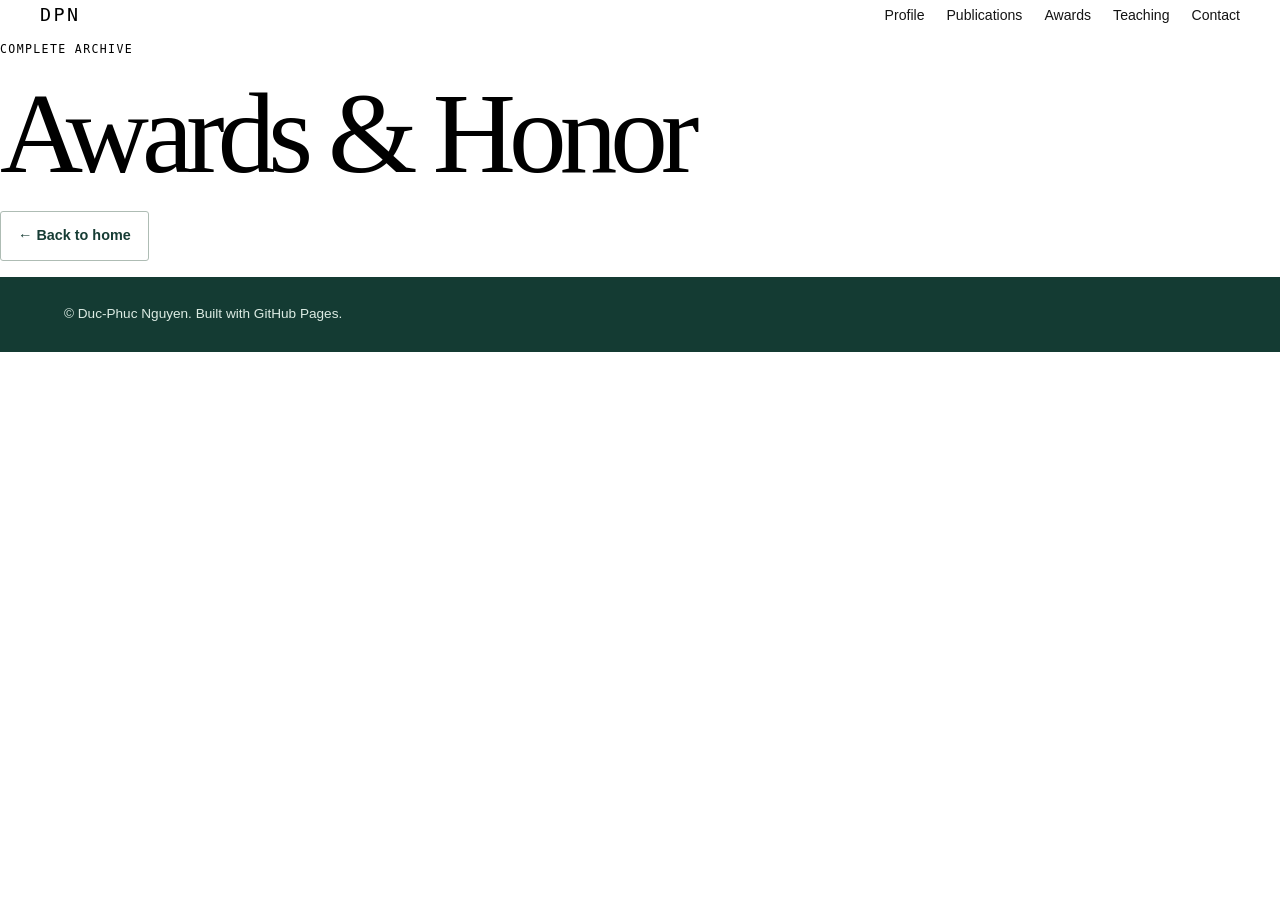
==== awards.html @ 3bbd2f86 "Add complete awards archive" ====
<!doctype html>
<html lang="en">
<head>
<meta charset="utf-8">
<meta name="viewport" content="width=device-width, initial-scale=1">
<meta name="description" content="Awards & Honor — Duc-Phuc Nguyen">
<title>Awards & Honor — Duc-Phuc Nguyen</title>
<link rel="stylesheet" href="styles.css">
</head>
<body>
<header class="subpage-header">
<nav aria-label="Primary navigation"><a class="brand" href="index.html">DPN</a><div class="nav-links"><a href="profile.html">Profile</a><a href="publications.html">Publications</a><a href="awards.html">Awards</a><a href="teaching.html">Teaching</a><a href="contact.html">Contact</a></div></nav>
</header>
<main class="archive-page">
<p class="eyebrow">Complete archive</p>
<h1>Awards & Honor</h1>
<div class="archive-copy" id="content"></div>
<p><a class="button secondary" href="index.html">← Back to home</a></p>
</main>
<footer>© <span id="year"></span> Duc-Phuc Nguyen. Built with GitHub Pages.</footer>
<script>
const encoded = "Exit code: 0
Wall time: 0.9 seconds
Output:
[base64]";
document.getElementById("content").textContent = decodeURIComponent(Array.prototype.map.call(atob(encoded), c => "%" + ("00" + c.charCodeAt(0).toString(16)).slice(-2)).join(""));
document.getElementById("year").textContent = new Date().getFullYear();
</script>
</body>
</html>
---- styles.css ----
Exit code: 0
Wall time: 0.4 seconds
Output:
@import url('https://fonts.googleapis.com/css2?family=DM+Mono&family=DM+Sans:opsz,wght@9..40,400;9..40,500;9..40,700&family=Newsreader:opsz,wght@6..72,400;6..72,500&display=swap');

:root { --ink:#17201e; --muted:#66716e; --paper:#faf9f5; --wash:#edf1ec; --line:#d5dbd4; --accent:#176b5b; }
* { box-sizing:border-box; } html { scroll-behavior:smooth; } body { margin:0; font-family:'DM Sans',sans-serif; background:var(--paper); color:var(--ink); line-height:1.65; } a { color:inherit; text-decoration-color:#71aa9d; text-underline-offset:3px; } .hero { min-height:720px; padding:28px max(5vw,28px) 75px; color:#f8f6ed; background:linear-gradient(125deg,#102926,#164b42 52%,#317466); } nav { display:flex; justify-content:space-between; align-items:center; max-width:1200px; margin:auto; } .brand { font-family:'DM Mono',monospace; color:inherit; text-decoration:none; font-size:1.15rem; letter-spacing:.13em; } .nav-links { display:flex; gap:22px; font-size:.88rem; } .nav-links a { color:inherit; text-decoration:none; opacity:.92; } .hero-content { max-width:1200px; margin:132px auto 0; display:grid; grid-template-columns:minmax(0,1.35fr) minmax(220px,.65fr); gap:80px; align-items:end; } .eyebrow { color:var(--accent); text-transform:uppercase; letter-spacing:.12em; font:500 .72rem 'DM Mono',monospace; } .hero .eyebrow { color:#bde6d7; } h1,h2 { font-family:Newsreader,Georgia,serif; font-weight:400; line-height:.95; margin:.2em 0; } h1 { font-size:clamp(4rem,9vw,8rem); letter-spacing:-.06em; } h2 { font-size:clamp(2.7rem,5vw,4.5rem); letter-spacing:-.045em; } h3 { font-size:1rem; margin:1.8rem 0 .6rem; } .lead { max-width:640px; font-size:1.22rem; margin:30px 0; } .identity { border-left:1px solid #bde6d777; padding-left:22px; font-size:.93rem; } .identity p { margin:0 0 13px; } .button { display:inline-block; padding:12px 17px; background:#e5f1e8; color:#173d35; text-decoration:none; border-radius:3px; font-weight:700; font-size:.9rem; } .text-link { margin-left:20px; } main>section,.intro { max-width:1200px; margin:auto; padding:100px max(5vw,28px); } .intro { font:400 clamp(1.7rem,3vw,2.5rem)/1.3 Newsreader,Georgia,serif; max-width:940px; padding-top:100px; padding-bottom:100px; } section.tinted { max-width:none; background:var(--wash); padding-left:max(calc((100% - 1200px)/2 + 5vw),28px); padding-right:max(calc((100% - 1200px)/2 + 5vw),28px); } .two-column { display:grid; grid-template-columns:1fr 1fr; gap:55px; margin-top:30px; } .timeline { list-style:none; padding:0; margin:0; } .timeline li { padding:14px 0; border-top:1px solid var(--line); } .timeline strong { display:block; font-size:.85rem; color:var(--accent); } details { margin-top:32px; padding-top:18px; border-top:1px solid var(--line); } summary { cursor:pointer; font-weight:700; } .publications { max-width:900px; padding-left:24px; } .publications li { margin:0 0 18px; padding-left:12px; } .secondary { background:#fff; border:1px solid #aebcb4; } .compact { max-width:900px; } .small-note { color:var(--muted); font-size:.9rem; } .teaching-grid { display:grid; grid-template-columns:repeat(2,1fr); border-top:1px solid var(--line); margin-top:32px; } .teaching-grid div { padding:20px 10px 20px 0; border-bottom:1px solid var(--line); display:grid; grid-template-columns:80px 1fr; gap:15px; } .teaching-grid strong { color:var(--accent); } .contact h2 { margin-bottom:20px; } .contact a { font-size:clamp(1.25rem,2.8vw,2rem); } footer { padding:26px 5vw; color:#dcebe3; background:#143b33; font-size:.85rem; }
@media (max-width:720px) { .hero { min-height:auto; } .nav-links { display:none; } .hero-content { margin-top:90px; grid-template-columns:1fr; gap:35px; } .two-column,.teaching-grid { grid-template-columns:1fr; gap:0; } main>section,.intro { padding-top:70px; padding-bottom:70px; } .teaching-grid div { grid-template-columns:65px 1fr; } }
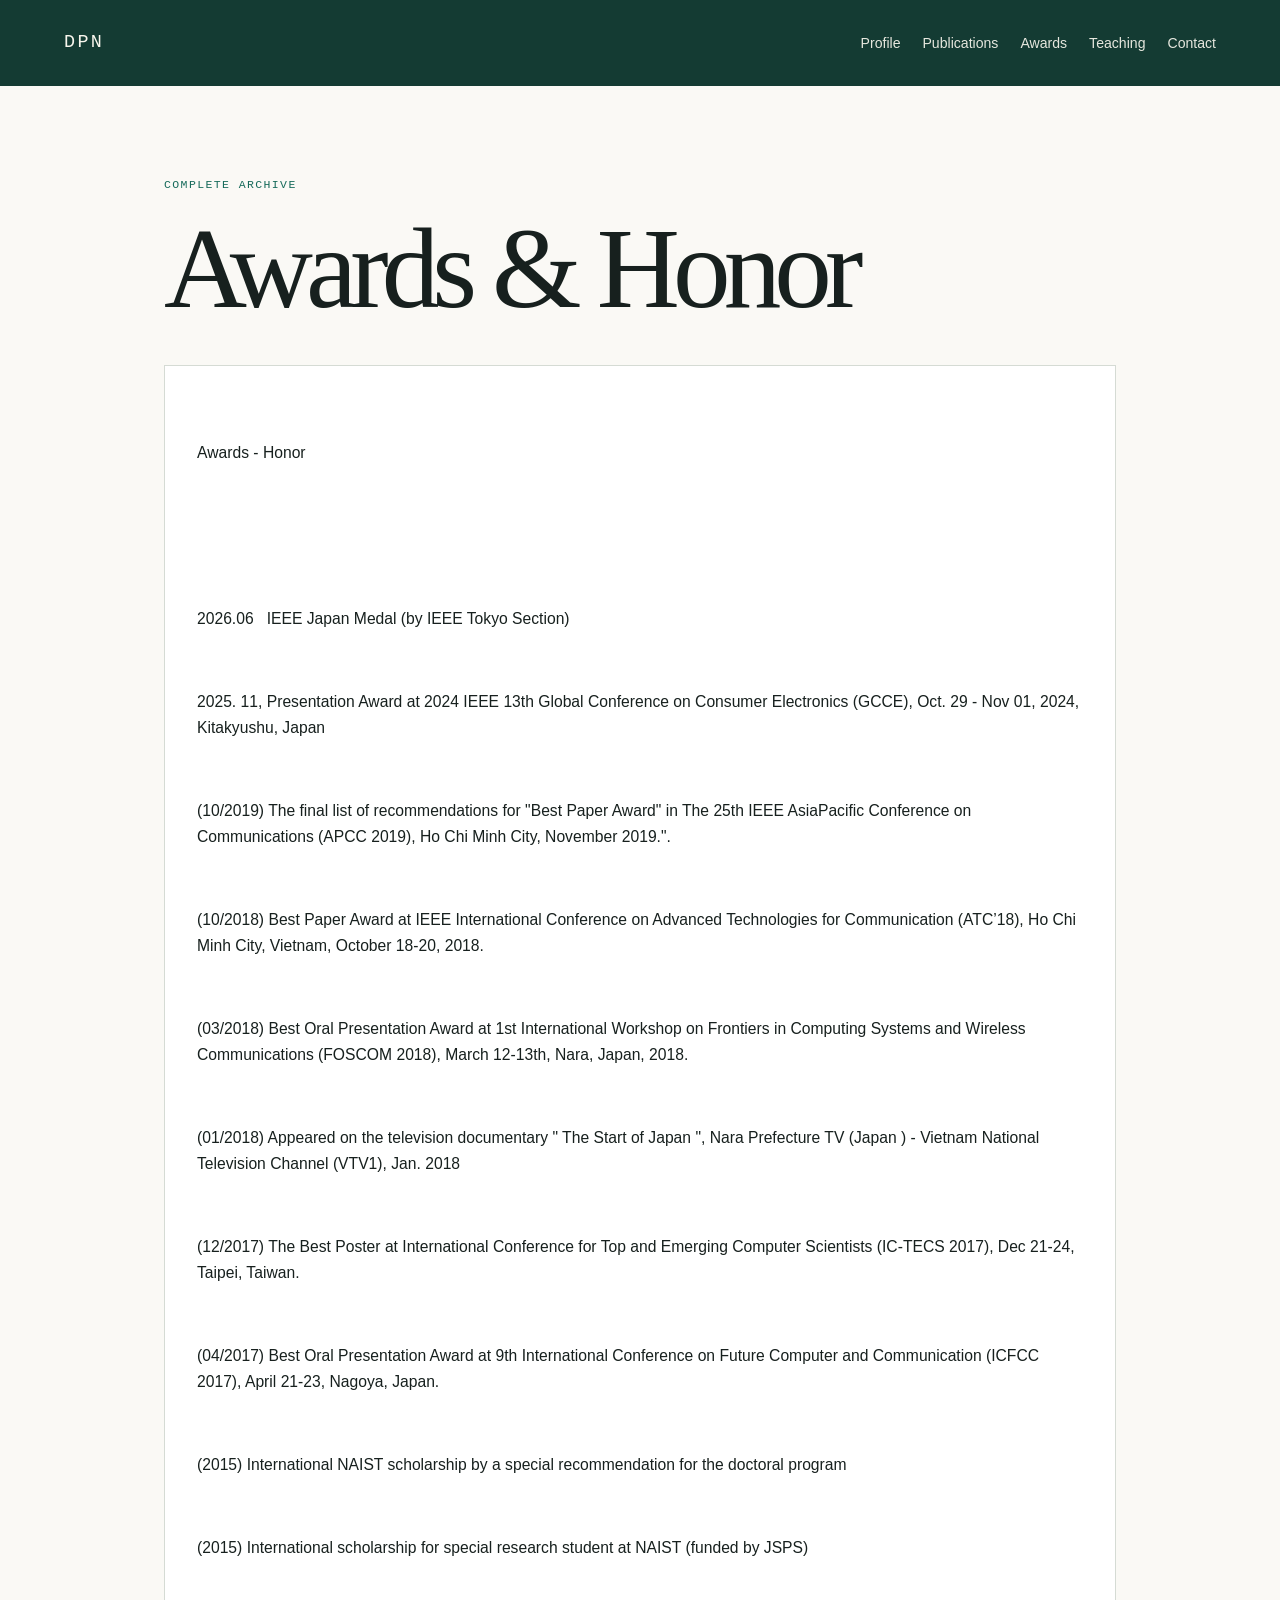
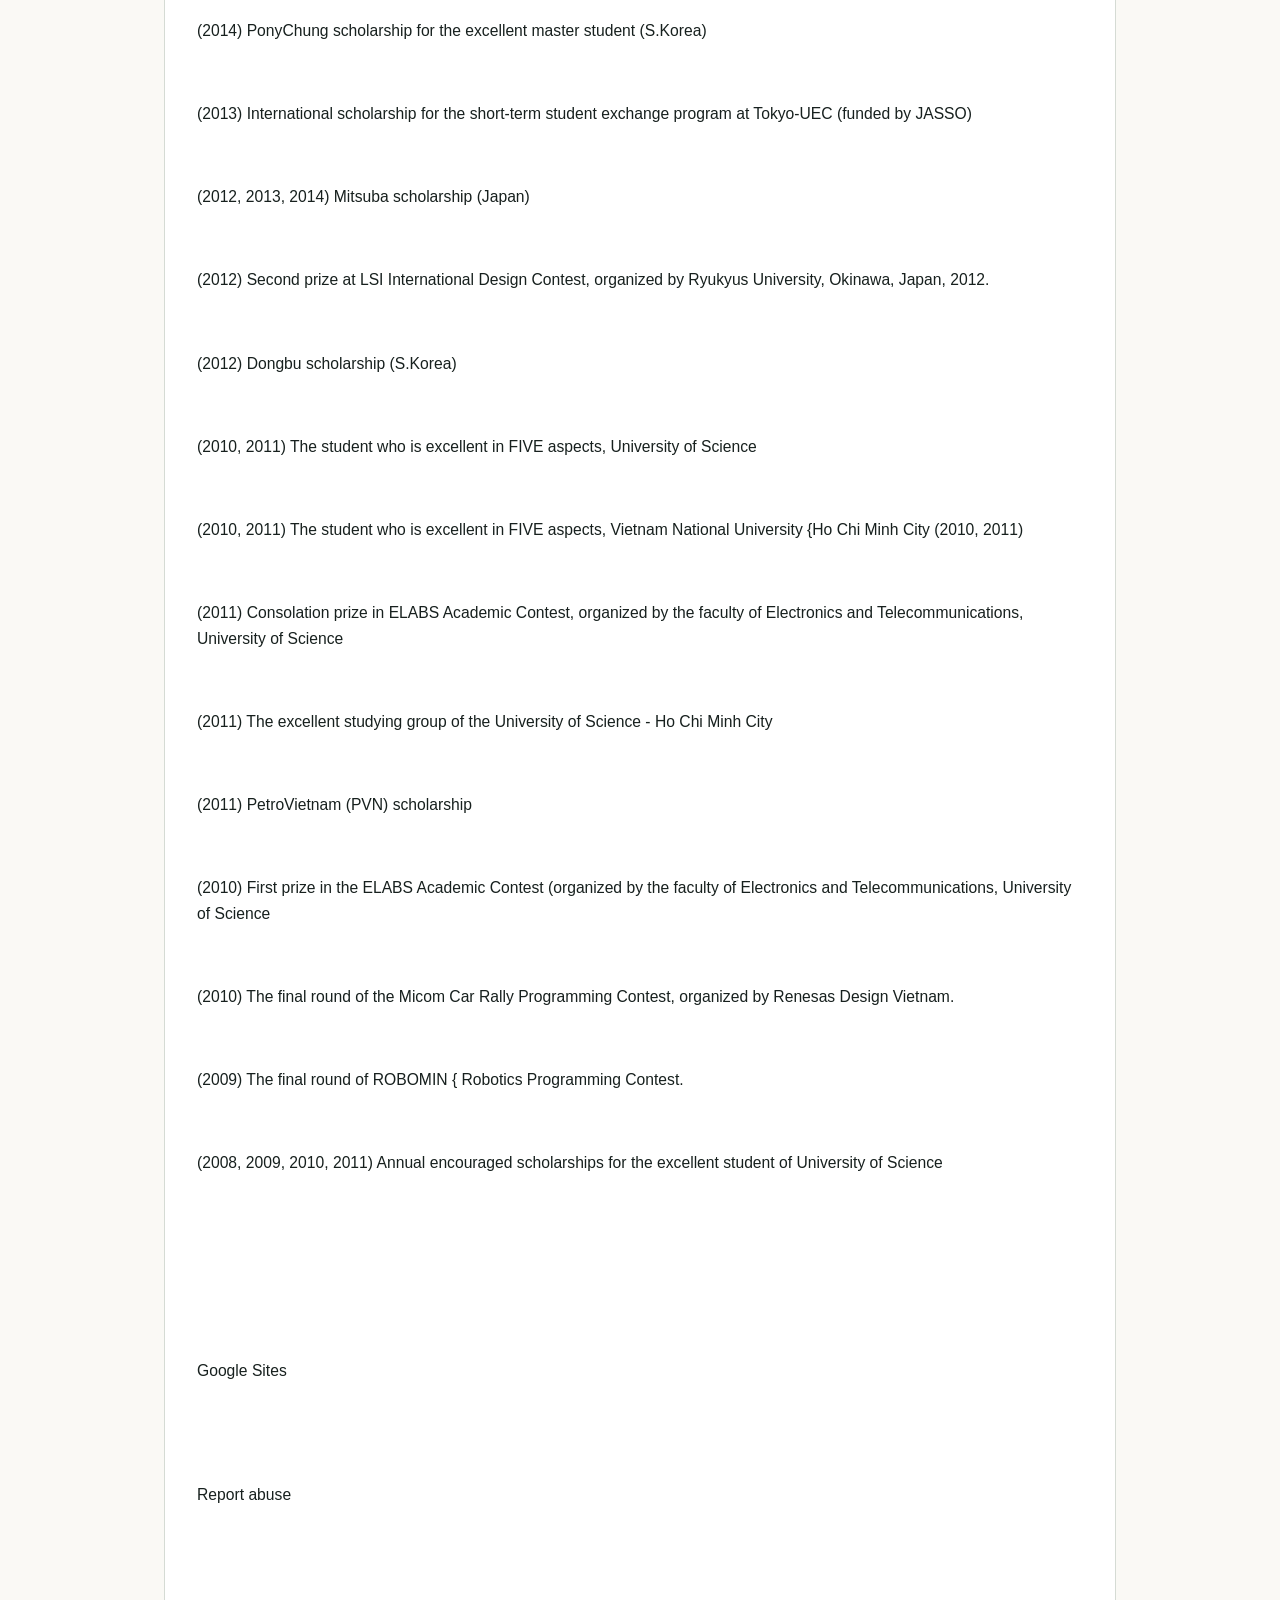
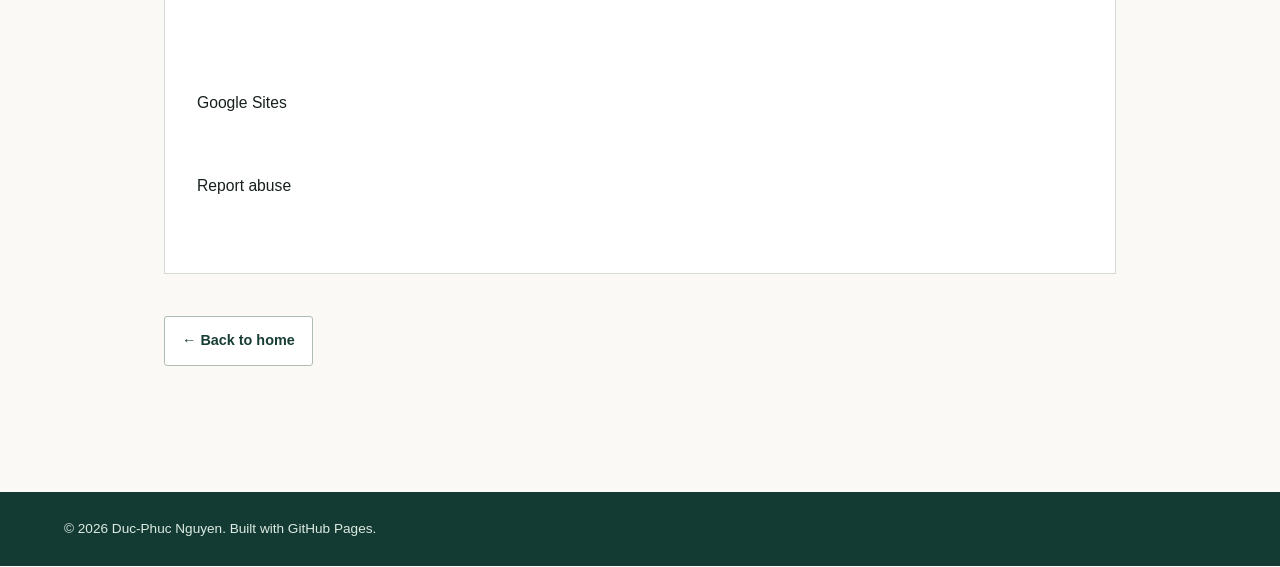
==== commit 36da4453: "Fix and render complete awards archive" ====
--- a/awards.html
+++ b/awards.html
@@ -14,17 +14,49 @@
 <main class="archive-page">
 <p class="eyebrow">Complete archive</p>
 <h1>Awards & Honor</h1>
-<div class="archive-copy" id="content"></div>
+<div class="archive-copy">
+<p>Awards - Honor </p>
+<p> </p>
+<p> </p>
+<p> 2026.06   IEEE Japan Medal (by IEEE Tokyo Section) </p>
+<p> 2025. 11, Presentation Award at 2024 IEEE 13th Global Conference on Consumer Electronics (GCCE), Oct. 29 - Nov 01, 2024, Kitakyushu, Japan </p>
+<p> (10/2019) The final list of recommendations for "Best Paper Award" in The 25th IEEE AsiaPacific Conference on Communications (APCC 2019), Ho Chi Minh City, November 2019.". </p>
+<p> (10/2018) Best Paper Award at IEEE International Conference on Advanced Technologies for Communication (ATC’18), Ho Chi Minh City, Vietnam, October 18-20, 2018. </p>
+<p> (03/2018) Best Oral Presentation Award at 1st International Workshop on Frontiers in Computing Systems and Wireless Communications (FOSCOM 2018), March 12-13th, Nara, Japan, 2018. </p>
+<p> (01/2018) Appeared on the television documentary " The Start of Japan ", Nara Prefecture TV (Japan ) - Vietnam National Television Channel (VTV1), Jan. 2018 </p>
+<p> (12/2017) The Best Poster at International Conference for Top and Emerging Computer Scientists (IC-TECS 2017), Dec 21-24, Taipei, Taiwan. </p>
+<p> (04/2017) Best Oral Presentation Award at 9th International Conference on Future Computer and Communication (ICFCC 2017), April 21-23, Nagoya, Japan. </p>
+<p> (2015) International NAIST scholarship by a special recommendation for the doctoral program </p>
+<p> (2015) International scholarship for special research student at NAIST (funded by JSPS) </p>
+<p> (2014) PonyChung scholarship for the excellent master student (S.Korea) </p>
+<p> (2013) International scholarship for the short-term student exchange program at Tokyo-UEC (funded by JASSO) </p>
+<p> (2012, 2013, 2014) Mitsuba scholarship (Japan) </p>
+<p> (2012) Second prize at LSI International Design Contest, organized by Ryukyus University, Okinawa, Japan, 2012. </p>
+<p> (2012) Dongbu scholarship (S.Korea) </p>
+<p> (2010, 2011) The student who is excellent in FIVE aspects, University of Science </p>
+<p> (2010, 2011) The student who is excellent in FIVE aspects, Vietnam National University {Ho Chi Minh City (2010, 2011) </p>
+<p> (2011) Consolation prize in ELABS Academic Contest, organized by the faculty of Electronics and Telecommunications, University of Science </p>
+<p> (2011) The excellent studying group of the University of Science - Ho Chi Minh City </p>
+<p> (2011) PetroVietnam (PVN) scholarship </p>
+<p> (2010) First prize in the ELABS Academic Contest (organized by the faculty of Electronics and Telecommunications, University of Science </p>
+<p> (2010) The final round of the Micom Car Rally Programming Contest, organized by Renesas Design Vietnam. </p>
+<p> (2009) The final round of ROBOMIN { Robotics Programming Contest. </p>
+<p> (2008, 2009, 2010, 2011) Annual encouraged scholarships for the excellent student of University of Science </p>
+<p> </p>
+<p> </p>
+<p> </p>
+<p> Google Sites</p>
+<p> </p>
+<p> Report abuse</p>
+<p> </p>
+<p> </p>
+<p> </p>
+<p> Google Sites</p>
+<p> Report abuse</p>
+</div>
 <p><a class="button secondary" href="index.html">← Back to home</a></p>
 </main>
 <footer>© <span id="year"></span> Duc-Phuc Nguyen. Built with GitHub Pages.</footer>
-<script>
-const encoded = "Exit code: 0
-Wall time: 0.9 seconds
-Output:
-[base64]";
-document.getElementById("content").textContent = decodeURIComponent(Array.prototype.map.call(atob(encoded), c => "%" + ("00" + c.charCodeAt(0).toString(16)).slice(-2)).join(""));
-document.getElementById("year").textContent = new Date().getFullYear();
-</script>
+<script>document.getElementById("year").textContent = new Date().getFullYear();</script>
 </body>
 </html>
--- a/styles.css
+++ b/styles.css
@@ -1,9 +1,8 @@
-Exit code: 0
-Wall time: 0.4 seconds
-Output:
 @import url('https://fonts.googleapis.com/css2?family=DM+Mono&family=DM+Sans:opsz,wght@9..40,400;9..40,500;9..40,700&family=Newsreader:opsz,wght@6..72,400;6..72,500&display=swap');
 
 :root { --ink:#17201e; --muted:#66716e; --paper:#faf9f5; --wash:#edf1ec; --line:#d5dbd4; --accent:#176b5b; }
 * { box-sizing:border-box; } html { scroll-behavior:smooth; } body { margin:0; font-family:'DM Sans',sans-serif; background:var(--paper); color:var(--ink); line-height:1.65; } a { color:inherit; text-decoration-color:#71aa9d; text-underline-offset:3px; } .hero { min-height:720px; padding:28px max(5vw,28px) 75px; color:#f8f6ed; background:linear-gradient(125deg,#102926,#164b42 52%,#317466); } nav { display:flex; justify-content:space-between; align-items:center; max-width:1200px; margin:auto; } .brand { font-family:'DM Mono',monospace; color:inherit; text-decoration:none; font-size:1.15rem; letter-spacing:.13em; } .nav-links { display:flex; gap:22px; font-size:.88rem; } .nav-links a { color:inherit; text-decoration:none; opacity:.92; } .hero-content { max-width:1200px; margin:132px auto 0; display:grid; grid-template-columns:minmax(0,1.35fr) minmax(220px,.65fr); gap:80px; align-items:end; } .eyebrow { color:var(--accent); text-transform:uppercase; letter-spacing:.12em; font:500 .72rem 'DM Mono',monospace; } .hero .eyebrow { color:#bde6d7; } h1,h2 { font-family:Newsreader,Georgia,serif; font-weight:400; line-height:.95; margin:.2em 0; } h1 { font-size:clamp(4rem,9vw,8rem); letter-spacing:-.06em; } h2 { font-size:clamp(2.7rem,5vw,4.5rem); letter-spacing:-.045em; } h3 { font-size:1rem; margin:1.8rem 0 .6rem; } .lead { max-width:640px; font-size:1.22rem; margin:30px 0; } .identity { border-left:1px solid #bde6d777; padding-left:22px; font-size:.93rem; } .identity p { margin:0 0 13px; } .button { display:inline-block; padding:12px 17px; background:#e5f1e8; color:#173d35; text-decoration:none; border-radius:3px; font-weight:700; font-size:.9rem; } .text-link { margin-left:20px; } main>section,.intro { max-width:1200px; margin:auto; padding:100px max(5vw,28px); } .intro { font:400 clamp(1.7rem,3vw,2.5rem)/1.3 Newsreader,Georgia,serif; max-width:940px; padding-top:100px; padding-bottom:100px; } section.tinted { max-width:none; background:var(--wash); padding-left:max(calc((100% - 1200px)/2 + 5vw),28px); padding-right:max(calc((100% - 1200px)/2 + 5vw),28px); } .two-column { display:grid; grid-template-columns:1fr 1fr; gap:55px; margin-top:30px; } .timeline { list-style:none; padding:0; margin:0; } .timeline li { padding:14px 0; border-top:1px solid var(--line); } .timeline strong { display:block; font-size:.85rem; color:var(--accent); } details { margin-top:32px; padding-top:18px; border-top:1px solid var(--line); } summary { cursor:pointer; font-weight:700; } .publications { max-width:900px; padding-left:24px; } .publications li { margin:0 0 18px; padding-left:12px; } .secondary { background:#fff; border:1px solid #aebcb4; } .compact { max-width:900px; } .small-note { color:var(--muted); font-size:.9rem; } .teaching-grid { display:grid; grid-template-columns:repeat(2,1fr); border-top:1px solid var(--line); margin-top:32px; } .teaching-grid div { padding:20px 10px 20px 0; border-bottom:1px solid var(--line); display:grid; grid-template-columns:80px 1fr; gap:15px; } .teaching-grid strong { color:var(--accent); } .contact h2 { margin-bottom:20px; } .contact a { font-size:clamp(1.25rem,2.8vw,2rem); } footer { padding:26px 5vw; color:#dcebe3; background:#143b33; font-size:.85rem; }
 @media (max-width:720px) { .hero { min-height:auto; } .nav-links { display:none; } .hero-content { margin-top:90px; grid-template-columns:1fr; gap:35px; } .two-column,.teaching-grid { grid-template-columns:1fr; gap:0; } main>section,.intro { padding-top:70px; padding-bottom:70px; } .teaching-grid div { grid-template-columns:65px 1fr; } }
-
+.subpage-header { padding:28px max(5vw,28px); color:#f8f6ed; background:#143b33; }
+.archive-page { max-width:1080px; margin:auto; padding:80px max(5vw,28px) 110px; }
+.archive-copy { margin:42px 0; padding:32px; border:1px solid var(--line); background:#fff; white-space:pre-line; overflow-wrap:anywhere; font-size:.98rem; }
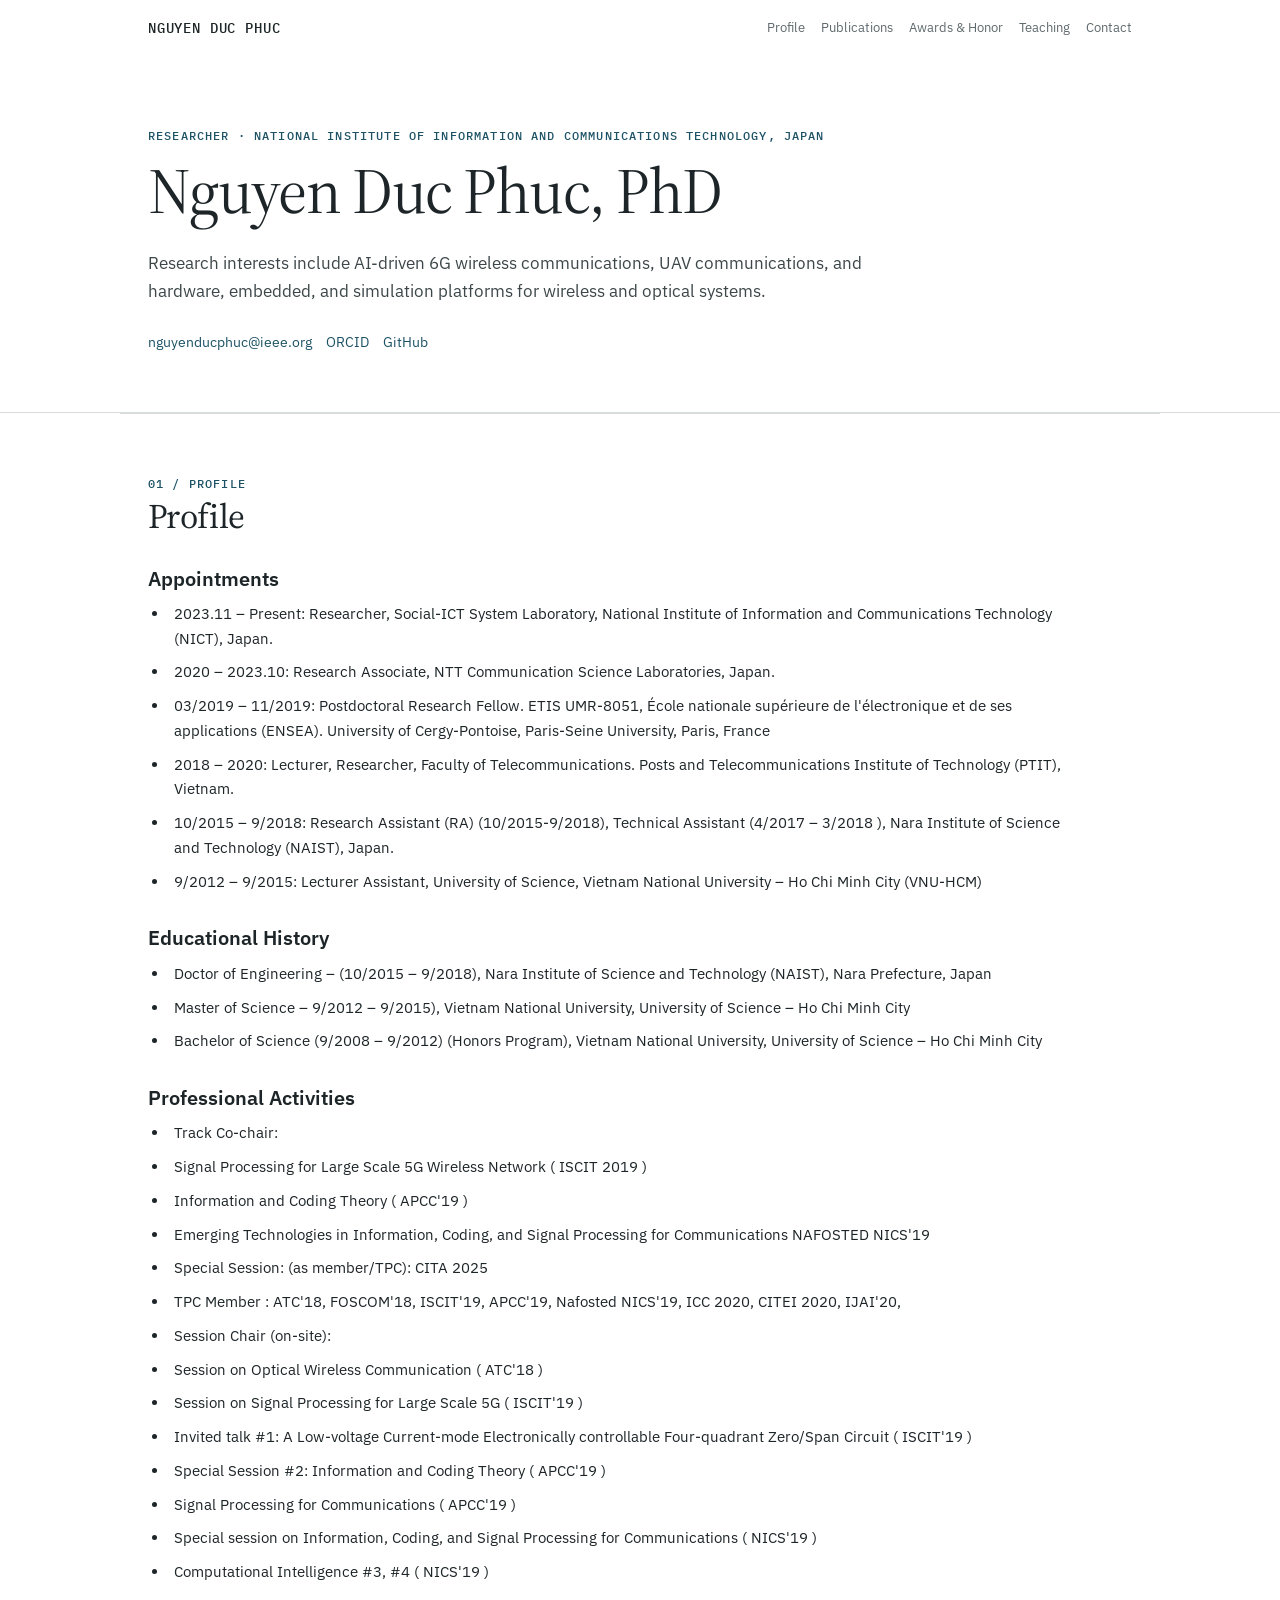
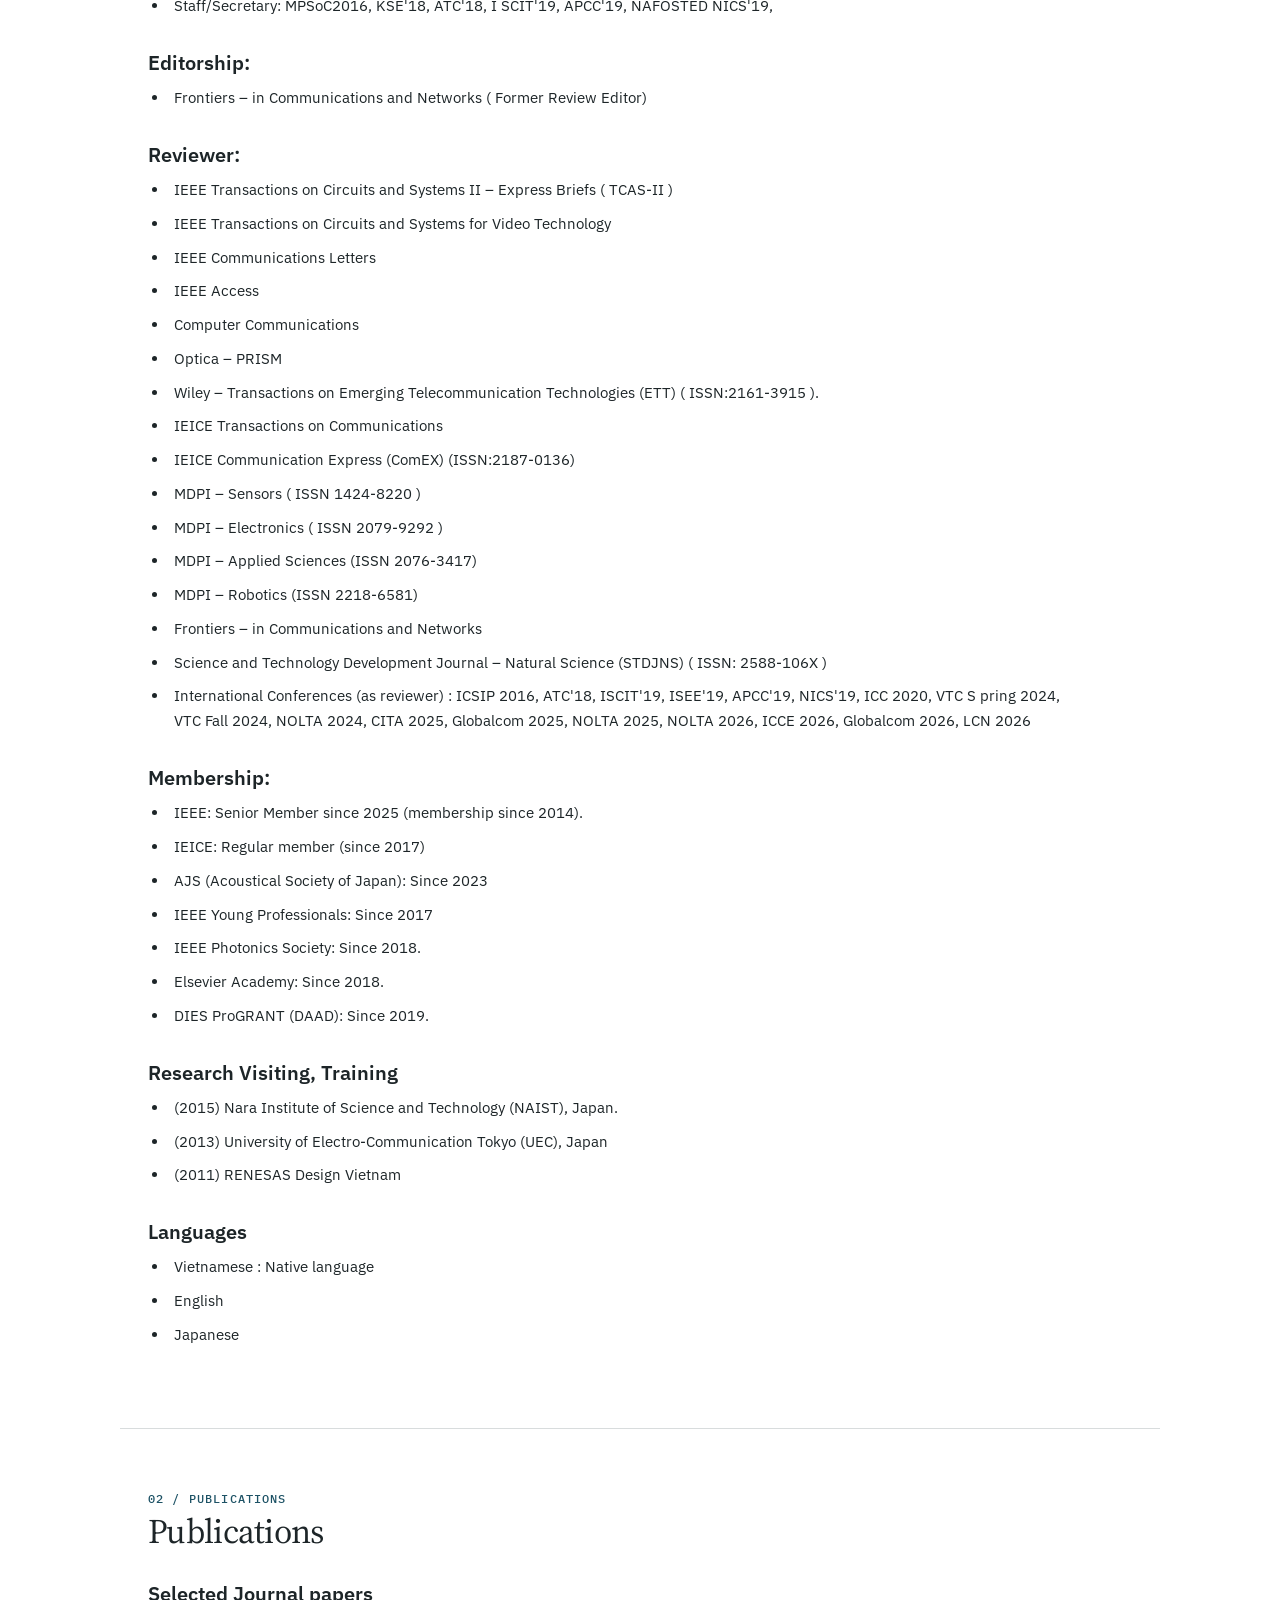
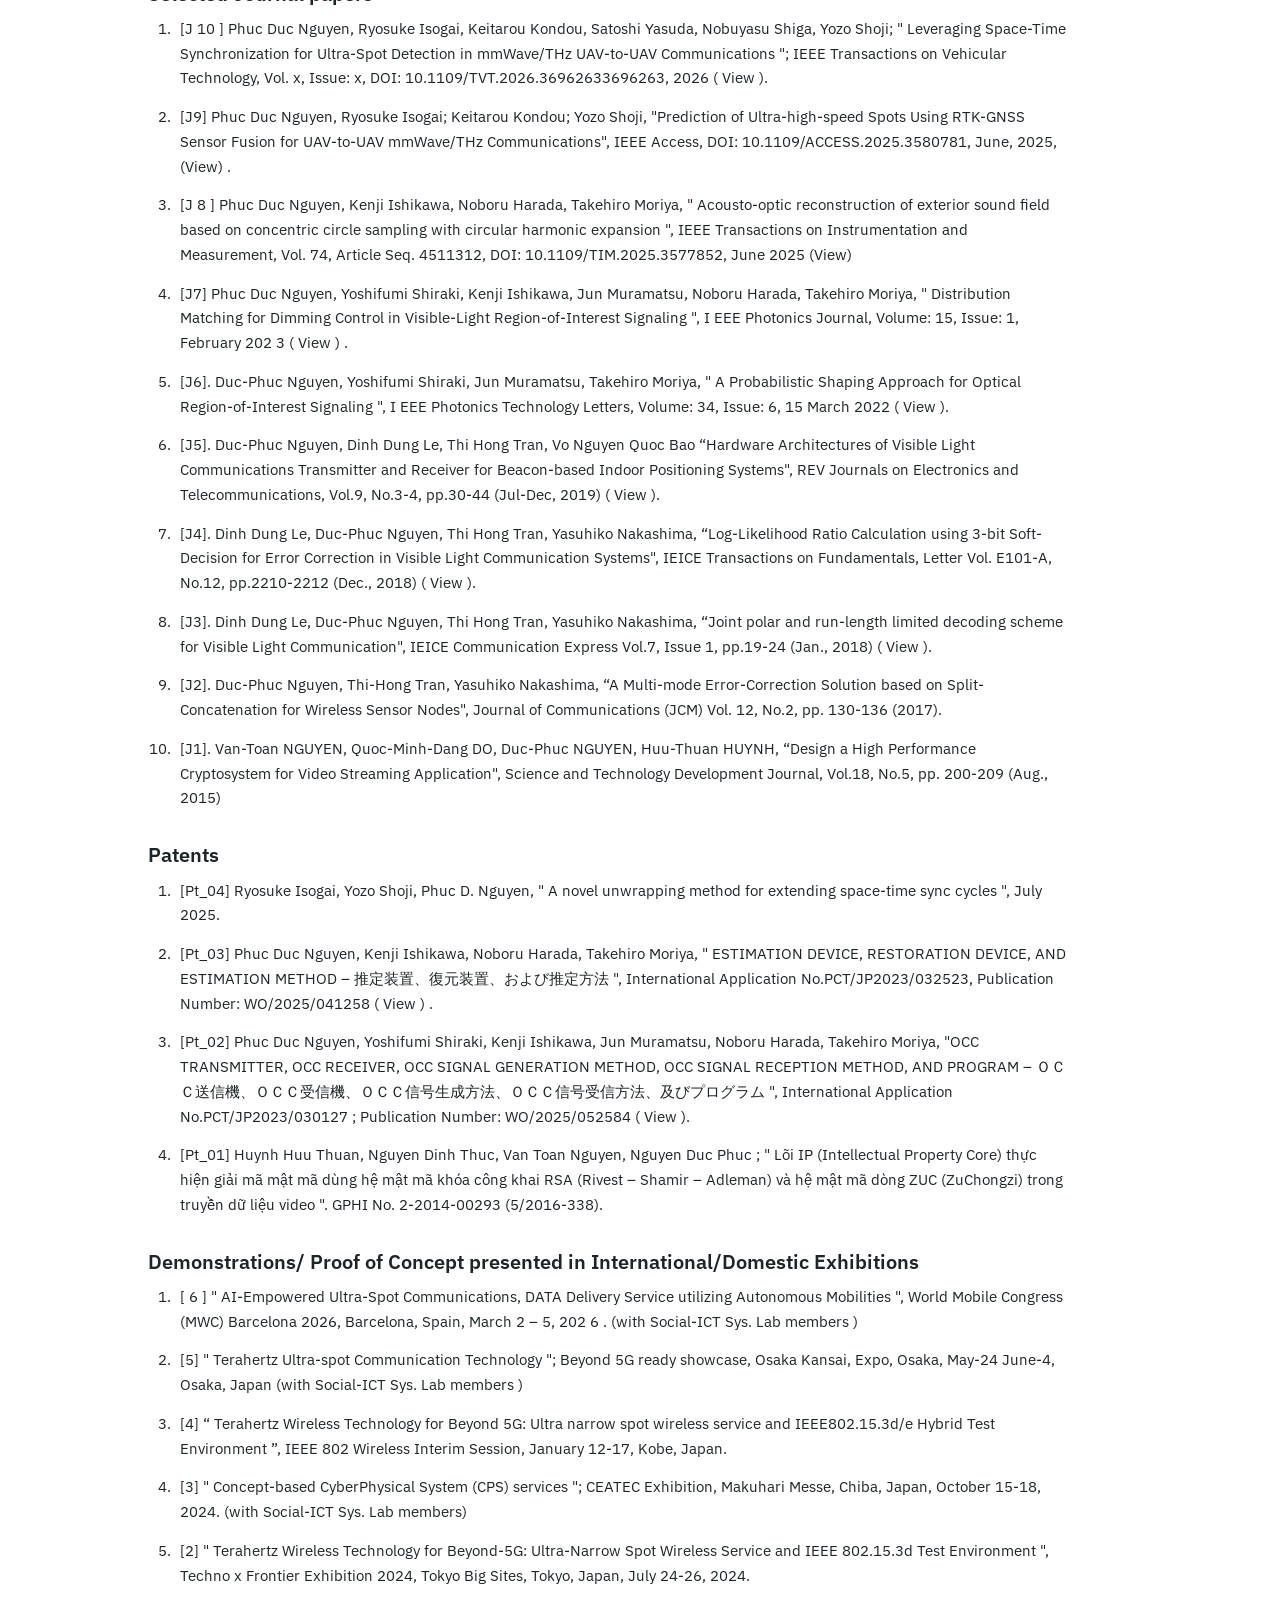
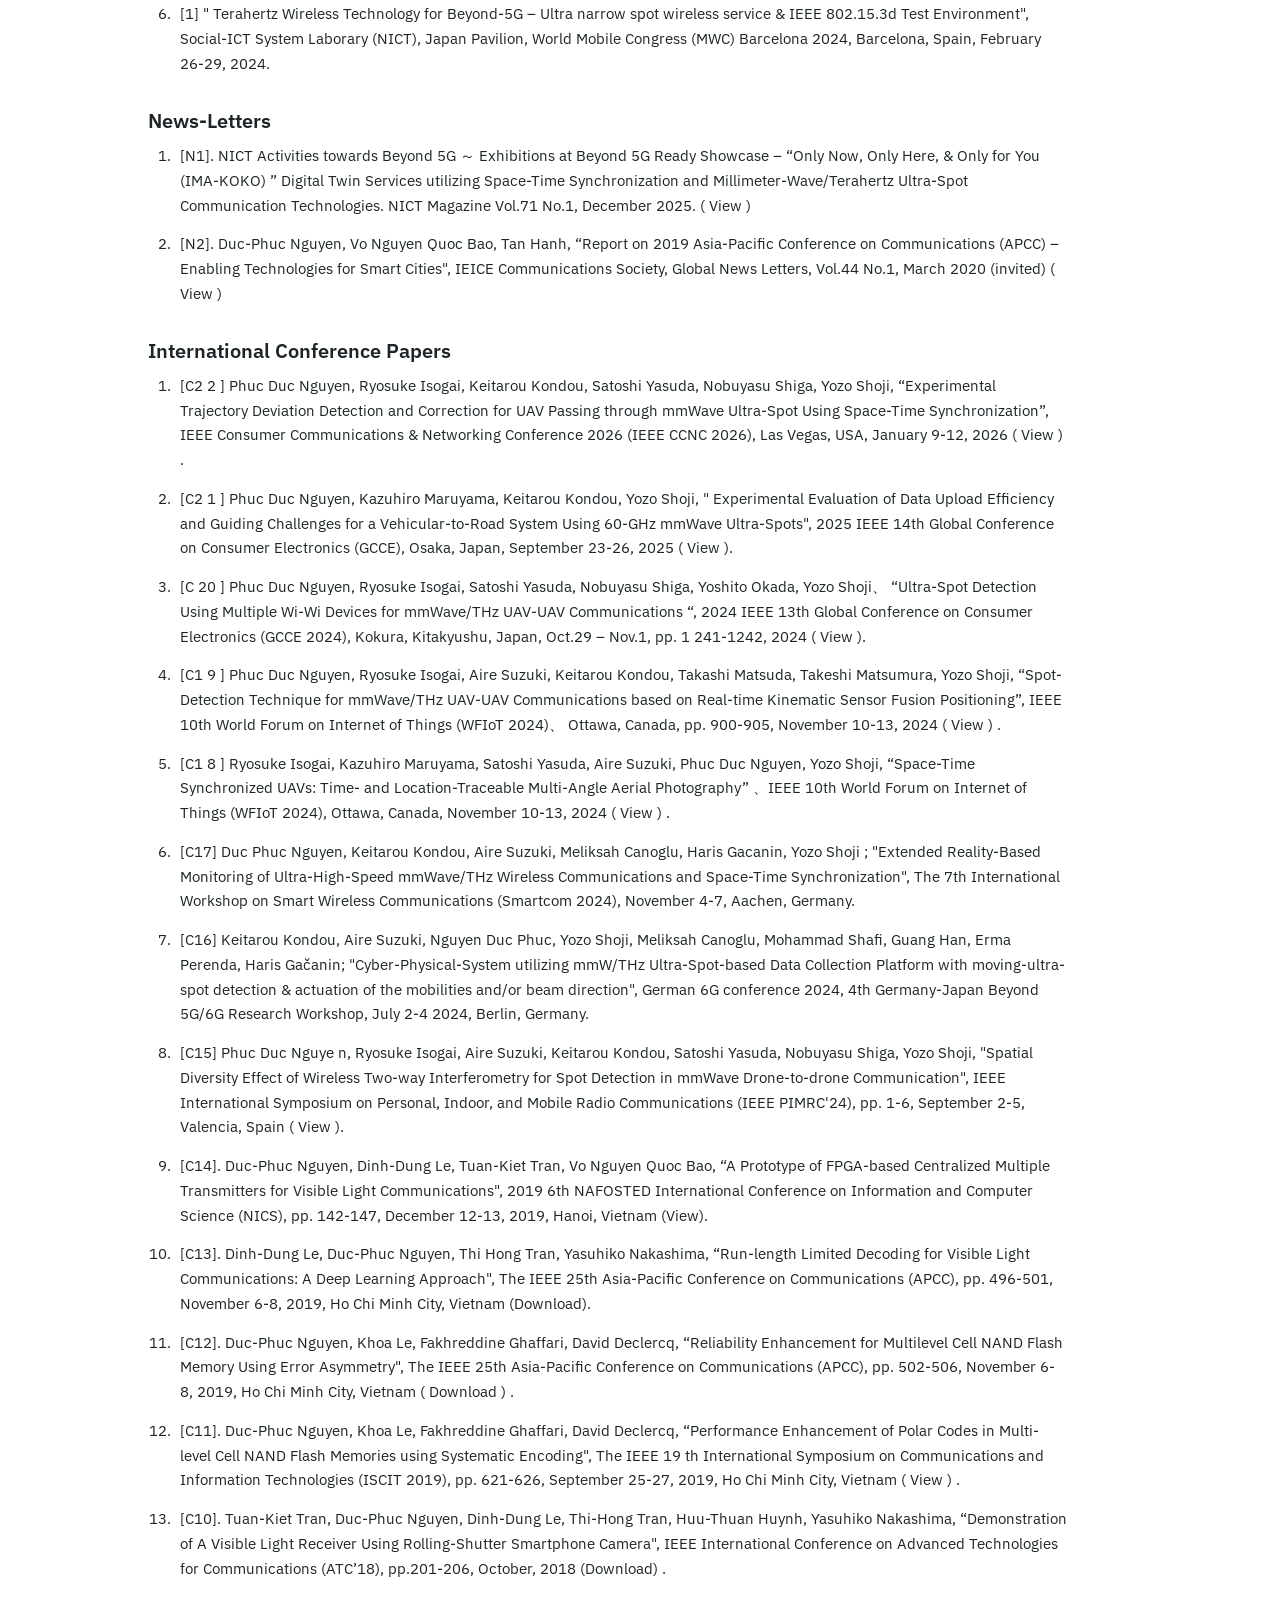
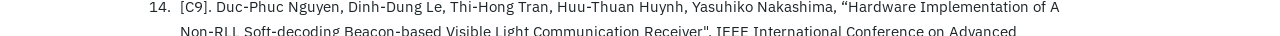
==== commit 2062ea4e: "Remove legacy Google Sites remnants" ====
--- a/awards.html
+++ b/awards.html
@@ -1,62 +1 @@
-<!doctype html>
-<html lang="en">
-<head>
-<meta charset="utf-8">
-<meta name="viewport" content="width=device-width, initial-scale=1">
-<meta name="description" content="Awards & Honor — Duc-Phuc Nguyen">
-<title>Awards & Honor — Duc-Phuc Nguyen</title>
-<link rel="stylesheet" href="styles.css">
-</head>
-<body>
-<header class="subpage-header">
-<nav aria-label="Primary navigation"><a class="brand" href="index.html">DPN</a><div class="nav-links"><a href="profile.html">Profile</a><a href="publications.html">Publications</a><a href="awards.html">Awards</a><a href="teaching.html">Teaching</a><a href="contact.html">Contact</a></div></nav>
-</header>
-<main class="archive-page">
-<p class="eyebrow">Complete archive</p>
-<h1>Awards & Honor</h1>
-<div class="archive-copy">
-<p>Awards - Honor </p>
-<p> </p>
-<p> </p>
-<p> 2026.06   IEEE Japan Medal (by IEEE Tokyo Section) </p>
-<p> 2025. 11, Presentation Award at 2024 IEEE 13th Global Conference on Consumer Electronics (GCCE), Oct. 29 - Nov 01, 2024, Kitakyushu, Japan </p>
-<p> (10/2019) The final list of recommendations for "Best Paper Award" in The 25th IEEE AsiaPacific Conference on Communications (APCC 2019), Ho Chi Minh City, November 2019.". </p>
-<p> (10/2018) Best Paper Award at IEEE International Conference on Advanced Technologies for Communication (ATC’18), Ho Chi Minh City, Vietnam, October 18-20, 2018. </p>
-<p> (03/2018) Best Oral Presentation Award at 1st International Workshop on Frontiers in Computing Systems and Wireless Communications (FOSCOM 2018), March 12-13th, Nara, Japan, 2018. </p>
-<p> (01/2018) Appeared on the television documentary " The Start of Japan ", Nara Prefecture TV (Japan ) - Vietnam National Television Channel (VTV1), Jan. 2018 </p>
-<p> (12/2017) The Best Poster at International Conference for Top and Emerging Computer Scientists (IC-TECS 2017), Dec 21-24, Taipei, Taiwan. </p>
-<p> (04/2017) Best Oral Presentation Award at 9th International Conference on Future Computer and Communication (ICFCC 2017), April 21-23, Nagoya, Japan. </p>
-<p> (2015) International NAIST scholarship by a special recommendation for the doctoral program </p>
-<p> (2015) International scholarship for special research student at NAIST (funded by JSPS) </p>
-<p> (2014) PonyChung scholarship for the excellent master student (S.Korea) </p>
-<p> (2013) International scholarship for the short-term student exchange program at Tokyo-UEC (funded by JASSO) </p>
-<p> (2012, 2013, 2014) Mitsuba scholarship (Japan) </p>
-<p> (2012) Second prize at LSI International Design Contest, organized by Ryukyus University, Okinawa, Japan, 2012. </p>
-<p> (2012) Dongbu scholarship (S.Korea) </p>
-<p> (2010, 2011) The student who is excellent in FIVE aspects, University of Science </p>
-<p> (2010, 2011) The student who is excellent in FIVE aspects, Vietnam National University {Ho Chi Minh City (2010, 2011) </p>
-<p> (2011) Consolation prize in ELABS Academic Contest, organized by the faculty of Electronics and Telecommunications, University of Science </p>
-<p> (2011) The excellent studying group of the University of Science - Ho Chi Minh City </p>
-<p> (2011) PetroVietnam (PVN) scholarship </p>
-<p> (2010) First prize in the ELABS Academic Contest (organized by the faculty of Electronics and Telecommunications, University of Science </p>
-<p> (2010) The final round of the Micom Car Rally Programming Contest, organized by Renesas Design Vietnam. </p>
-<p> (2009) The final round of ROBOMIN { Robotics Programming Contest. </p>
-<p> (2008, 2009, 2010, 2011) Annual encouraged scholarships for the excellent student of University of Science </p>
-<p> </p>
-<p> </p>
-<p> </p>
-<p> Google Sites</p>
-<p> </p>
-<p> Report abuse</p>
-<p> </p>
-<p> </p>
-<p> </p>
-<p> Google Sites</p>
-<p> Report abuse</p>
-</div>
-<p><a class="button secondary" href="index.html">← Back to home</a></p>
-</main>
-<footer>© <span id="year"></span> Duc-Phuc Nguyen. Built with GitHub Pages.</footer>
-<script>document.getElementById("year").textContent = new Date().getFullYear();</script>
-</body>
-</html>+<!doctype html><meta charset="utf-8"><meta http-equiv="refresh" content="0; url=index.html#awards"><title>Awards — Nguyen Duc Phuc</title><p>Redirecting to <a href="index.html#awards">Awards</a>…</p>
